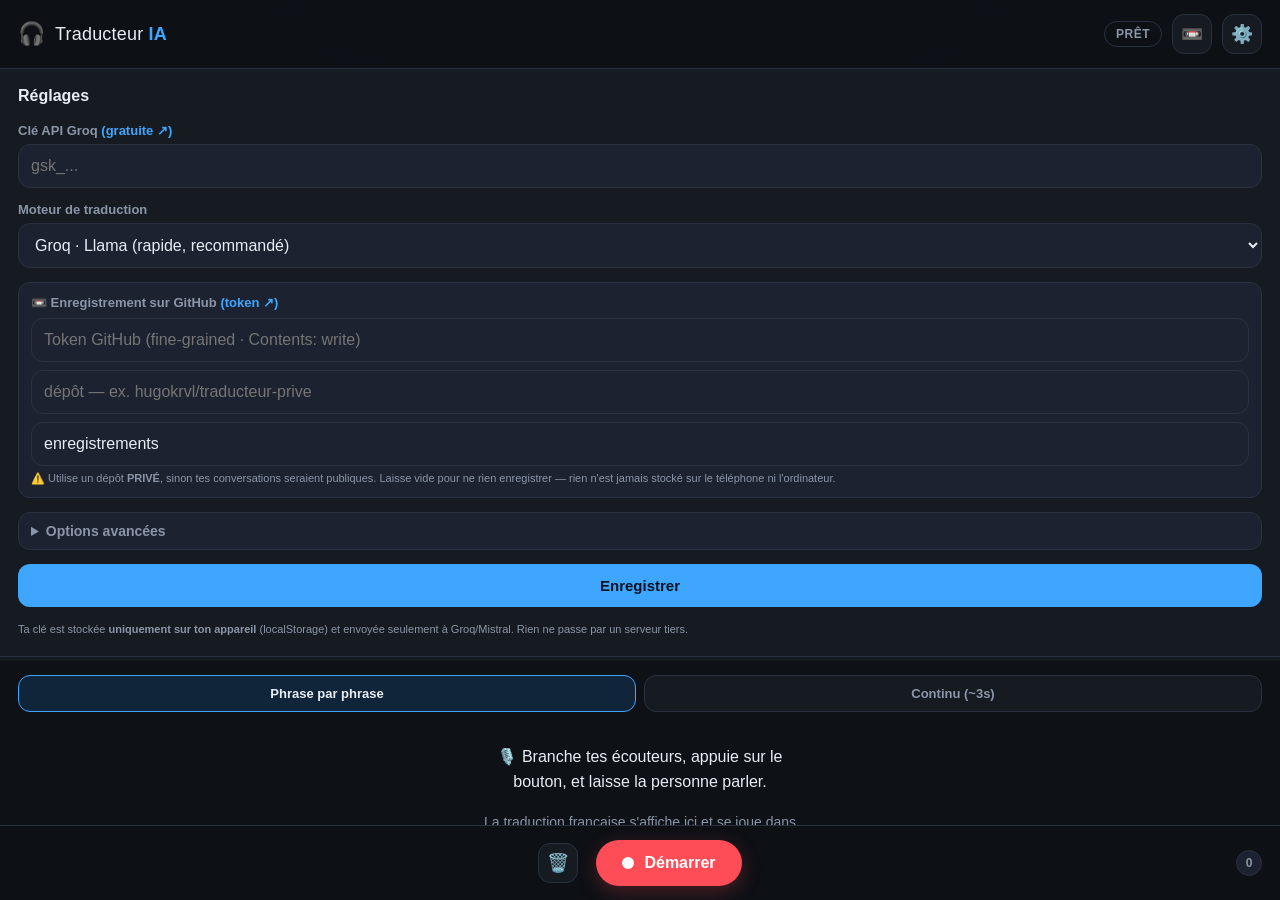
==== docs/index.html @ 1aacbdd6 "v2 : voix ElevenLabs par défaut + enregistrement GitHub - Voix premium ElevenLabs par défaut, repli " ====
<!DOCTYPE html>
<html lang="fr">
<head>
  <meta charset="utf-8" />
  <meta name="viewport" content="width=device-width, initial-scale=1, maximum-scale=1, viewport-fit=cover" />
  <meta name="theme-color" content="#0e1116" />
  <title>Traducteur IA</title>
  <link rel="manifest" href="manifest.json" />
  <link rel="icon" href="icon.svg" type="image/svg+xml" />
  <link rel="apple-touch-icon" href="icon.svg" />
  <meta name="apple-mobile-web-app-capable" content="yes" />
  <meta name="apple-mobile-web-app-status-bar-style" content="black-translucent" />
  <meta name="apple-mobile-web-app-title" content="Traducteur" />
  <link rel="stylesheet" href="style.css" />
</head>
<body>
  <header class="topbar">
    <div class="brand">
      <span class="logo">🎧</span>
      <span class="title">Traducteur <b>IA</b></span>
    </div>
    <div class="top-actions">
      <span id="status" class="status idle">prêt</span>
      <button id="btn-export" class="icon-btn" title="Voir les enregistrements GitHub" aria-label="Enregistrements">📼</button>
      <button id="btn-settings" class="icon-btn" title="Réglages" aria-label="Réglages">⚙️</button>
    </div>
  </header>

  <!-- ───────────────────────── Réglages ───────────────────────── -->
  <section id="settings" class="settings hidden">
    <h2>Réglages</h2>

    <label class="field">
      <span>Clé API Groq <a href="https://console.groq.com/keys" target="_blank" rel="noopener">(gratuite ↗)</a></span>
      <input type="password" id="groqKey" placeholder="gsk_..." autocomplete="off" />
    </label>

    <label class="field">
      <span>Moteur de traduction</span>
      <select id="provider">
        <option value="groq">Groq · Llama (rapide, recommandé)</option>
        <option value="mistral">Mistral (qualité)</option>
      </select>
    </label>

    <label class="field" id="mistralKeyField" style="display:none">
      <span>Clé API Mistral <a href="https://console.mistral.ai/api-keys" target="_blank" rel="noopener">(gratuite ↗)</a></span>
      <input type="password" id="mistralKey" placeholder="..." autocomplete="off" />
    </label>

    <div class="field gh-box">
      <span>📼 Enregistrement sur GitHub <a href="https://github.com/settings/tokens?type=beta" target="_blank" rel="noopener">(token ↗)</a></span>
      <input type="password" id="githubToken" placeholder="Token GitHub (fine-grained · Contents: write)" autocomplete="off" />
      <input type="text" id="githubRepo" placeholder="dépôt — ex. hugokrvl/traducteur-prive" autocomplete="off" />
      <input type="text" id="githubFolder" placeholder="dossier (ex. enregistrements)" autocomplete="off" />
      <small class="hint">⚠️ Utilise un dépôt <b>PRIVÉ</b>, sinon tes conversations seraient publiques. Laisse vide pour ne rien enregistrer — rien n'est jamais stocké sur le téléphone ni l'ordinateur.</small>
    </div>

    <details class="advanced">
      <summary>Options avancées</summary>

      <label class="field">
        <span>Modèle de transcription (Groq Whisper)</span>
        <select id="sttModel">
          <option value="whisper-large-v3-turbo">whisper-large-v3-turbo (rapide)</option>
          <option value="whisper-large-v3">whisper-large-v3 (précis)</option>
        </select>
      </label>

      <label class="field" data-provider="groq">
        <span>Modèle de traduction Groq</span>
        <select id="groqModel">
          <option value="llama-3.1-8b-instant">llama-3.1-8b-instant (le + rapide)</option>
          <option value="llama-3.3-70b-versatile">llama-3.3-70b-versatile (meilleure qualité)</option>
        </select>
      </label>

      <label class="field" data-provider="mistral" style="display:none">
        <span>Modèle de traduction Mistral</span>
        <select id="mistralModel">
          <option value="mistral-small-latest">mistral-small-latest (rapide)</option>
          <option value="mistral-medium-latest">mistral-medium-latest (qualité)</option>
        </select>
      </label>

      <label class="field">
        <span>Moteur de voix</span>
        <select id="ttsEngine">
          <option value="browser">Navigateur (gratuit, illimité)</option>
          <option value="eleven">ElevenLabs (premium, quota limité)</option>
        </select>
      </label>

      <label class="field" data-tts="browser">
        <span>Voix française (navigateur)</span>
        <select id="voice"></select>
      </label>

      <label class="field" data-tts="browser">
        <span>Vitesse de lecture : <b id="rateVal">1.05</b></span>
        <input type="range" id="rate" min="0.7" max="1.5" step="0.05" value="1.05" />
      </label>

      <div class="field eleven-box" data-tts="eleven" style="display:none">
        <span>ElevenLabs <a href="https://elevenlabs.io/app/settings/api-keys" target="_blank" rel="noopener">(clé gratuite ↗)</a></span>
        <input type="password" id="elevenKey" placeholder="clé API ElevenLabs" autocomplete="off" />
        <select id="elevenVoice">
          <option value="XB0fDUnXU5powFXDhCwa">Charlotte (féminine)</option>
          <option value="21m00Tcm4TlvDq8ikWAM">Rachel (féminine)</option>
          <option value="onwK4e9ZLuTAKqWW03F9">Daniel (masculine)</option>
          <option value="ErXwobaYiN019PkySvjV">Antoni (masculine)</option>
        </select>
        <select id="elevenModel">
          <option value="eleven_turbo_v2_5">Turbo v2.5 (rapide, multilingue)</option>
          <option value="eleven_multilingual_v2">Multilingual v2 (qualité max)</option>
        </select>
        <small class="hint">⚠️ Quota gratuit ~10 000 caractères/mois (~10 min de voix). Au-delà, repli automatique sur la voix du navigateur.</small>
      </div>

      <label class="field">
        <span>Sensibilité du micro : <b id="sensVal">60</b></span>
        <input type="range" id="sens" min="0" max="100" step="1" value="60" />
        <small class="hint">Plus haut = capte les voix plus faibles (mais aussi plus de bruit).</small>
      </label>

      <label class="field">
        <span>Nouveau fichier après une pause de : <b id="gapVal">8</b> min</span>
        <input type="range" id="recGap" min="2" max="60" step="1" value="8" />
        <small class="hint">Un nouveau .txt est aussi créé automatiquement à chaque changement d'heure.</small>
      </label>

      <label class="check">
        <input type="checkbox" id="speakEnabled" checked />
        <span>Lire la traduction à voix haute</span>
      </label>

      <button id="testVoice" class="btn ghost">🔊 Tester la voix</button>
    </details>

    <button id="btn-save" class="btn primary">Enregistrer</button>
    <p class="legal">Ta clé est stockée <b>uniquement sur ton appareil</b> (localStorage) et envoyée seulement à Groq/Mistral. Rien ne passe par un serveur tiers.</p>
  </section>

  <!-- ───────────────────────── Écran principal ───────────────────────── -->
  <main id="app">
    <div class="meter-wrap">
      <div id="meter" class="meter"></div>
    </div>

    <div class="mode-toggle" role="group" aria-label="Mode de découpage">
      <button class="mode-btn active" data-mode="phrase">Phrase par phrase</button>
      <button class="mode-btn" data-mode="continuous">Continu (~3s)</button>
    </div>

    <div id="transcript" class="transcript">
      <div class="empty-state">
        <p>🎙️ Branche tes écouteurs, appuie sur le bouton, et laisse la personne parler.</p>
        <p class="dim">La traduction française s'affiche ici et se joue dans tes écouteurs, en continu.</p>
      </div>
    </div>

    <div class="dock">
      <button id="clear" class="icon-btn" title="Effacer" aria-label="Effacer">🗑️</button>
      <button id="record" class="record" aria-label="Démarrer / Arrêter">
        <span class="rec-dot"></span>
        <span class="rec-label">Démarrer</span>
      </button>
      <span id="queue" class="queue-badge" title="Phrases en attente">0</span>
    </div>
  </main>

  <div id="toast" class="toast hidden"></div>

  <script src="app.js"></script>
</body>
</html>
---- docs/style.css ----
:root{
  --bg:#0e1116;
  --bg2:#161b22;
  --bg3:#1c2230;
  --line:#2a3140;
  --text:#e8edf4;
  --dim:#8a96a8;
  --accent:#3ea6ff;
  --accent2:#7c5cff;
  --rec:#ff4d57;
  --ok:#34d399;
  --warn:#f0c04b;
  --radius:16px;
  font-size:16px;
}

*{box-sizing:border-box;-webkit-tap-highlight-color:transparent;}
html,body{margin:0;height:100%;}
body{
  background:radial-gradient(1200px 700px at 50% -10%, #16203050, transparent), var(--bg);
  color:var(--text);
  font-family:-apple-system,BlinkMacSystemFont,"Segoe UI",Roboto,Helvetica,Arial,sans-serif;
  display:flex;flex-direction:column;
  min-height:100dvh;
  padding:env(safe-area-inset-top) env(safe-area-inset-right) env(safe-area-inset-bottom) env(safe-area-inset-left);
}

/* ── Top bar ── */
.topbar{
  display:flex;align-items:center;justify-content:space-between;
  padding:14px 18px;border-bottom:1px solid var(--line);
  position:sticky;top:0;background:rgba(14,17,22,.85);backdrop-filter:blur(10px);z-index:5;
}
.brand{display:flex;align-items:center;gap:10px;}
.logo{font-size:22px;}
.title{font-size:18px;font-weight:500;letter-spacing:.2px;}
.title b{color:var(--accent);font-weight:800;}
.top-actions{display:flex;align-items:center;gap:10px;}
.icon-btn{
  background:var(--bg2);border:1px solid var(--line);color:var(--text);
  width:40px;height:40px;border-radius:12px;font-size:18px;cursor:pointer;
  display:grid;place-items:center;transition:.15s;
}
.icon-btn:active{transform:scale(.92);}

.status{
  font-size:12px;font-weight:600;padding:5px 11px;border-radius:999px;
  border:1px solid var(--line);text-transform:uppercase;letter-spacing:.5px;
}
.status.idle{color:var(--dim);}
.status.listening{color:var(--ok);border-color:#1f5e44;background:#0f2a20;animation:pulse 1.6s infinite;}
.status.busy{color:var(--warn);border-color:#5a4d1e;background:#2a2410;}
@keyframes pulse{50%{opacity:.55;}}

/* ── Settings ── */
.settings{
  padding:18px;border-bottom:1px solid var(--line);background:var(--bg2);
  display:flex;flex-direction:column;gap:14px;
}
.settings.hidden{display:none;}
.settings h2{margin:0 0 4px;font-size:16px;}
.field{display:flex;flex-direction:column;gap:6px;font-size:13px;color:var(--dim);}
.field span{font-weight:600;}
.field input,.field select{
  background:var(--bg3);border:1px solid var(--line);color:var(--text);
  padding:12px;border-radius:12px;font-size:16px;width:100%;
}
.field a{color:var(--accent);text-decoration:none;}
.hint{color:var(--dim);font-weight:400;font-size:11px;}
.check{display:flex;align-items:center;gap:10px;font-size:14px;color:var(--text);}
.check input{width:20px;height:20px;}
.advanced{border:1px solid var(--line);border-radius:12px;padding:10px 12px;background:var(--bg3);}
.advanced summary{cursor:pointer;font-weight:600;font-size:14px;color:var(--dim);}
.advanced[open]{display:flex;flex-direction:column;gap:12px;}
.advanced[open] summary{margin-bottom:6px;}
.legal{font-size:11px;color:var(--dim);line-height:1.5;margin:0;}
.gh-box,.eleven-box{border:1px solid var(--line);border-radius:12px;padding:12px;background:var(--bg3);}
.gh-box input{margin-top:2px;}

.btn{
  border:none;border-radius:12px;padding:13px;font-size:15px;font-weight:700;cursor:pointer;
}
.btn.primary{background:var(--accent);color:#05121f;}
.btn.ghost{background:var(--bg3);color:var(--text);border:1px solid var(--line);}
.btn:active{transform:scale(.98);}

/* ── Main ── */
#app{flex:1;display:flex;flex-direction:column;min-height:0;}

.meter-wrap{height:4px;background:var(--bg2);margin:0;}
.meter{height:100%;width:0%;background:linear-gradient(90deg,var(--ok),var(--warn),var(--rec));transition:width .08s linear;}

.mode-toggle{display:flex;gap:8px;padding:14px 18px 6px;}
.mode-btn{
  flex:1;background:var(--bg2);border:1px solid var(--line);color:var(--dim);
  padding:10px;border-radius:12px;font-size:13px;font-weight:600;cursor:pointer;transition:.15s;
}
.mode-btn.active{color:var(--text);border-color:var(--accent);background:#10243a;}

.transcript{
  flex:1;overflow-y:auto;padding:10px 16px 16px;display:flex;flex-direction:column;gap:12px;
  -webkit-overflow-scrolling:touch;
}
.empty-state{margin:auto;text-align:center;color:var(--text);max-width:320px;line-height:1.6;}
.empty-state .dim{color:var(--dim);font-size:14px;}

.bubble{
  background:var(--bg2);border:1px solid var(--line);border-radius:var(--radius);
  padding:12px 14px;animation:rise .2s ease;
}
@keyframes rise{from{opacity:0;transform:translateY(8px);}}
.bubble .src{display:flex;align-items:center;gap:8px;margin-bottom:6px;}
.lang-badge{font-size:11px;font-weight:700;color:var(--dim);background:var(--bg3);border:1px solid var(--line);padding:2px 8px;border-radius:999px;}
.bubble .original{color:var(--dim);font-size:14px;line-height:1.45;margin:0 0 6px;}
.bubble .french{color:var(--text);font-size:18px;line-height:1.5;font-weight:600;margin:0;}
.bubble.skipped{opacity:.6;}
.bubble.speaking{border-color:var(--accent);box-shadow:0 0 0 1px var(--accent) inset;}
.bubble .french b.num{color:var(--accent);}

/* ── Dock ── */
.dock{
  display:flex;align-items:center;justify-content:center;gap:18px;position:relative;
  padding:14px 18px calc(14px + env(safe-area-inset-bottom));
  border-top:1px solid var(--line);background:rgba(14,17,22,.9);backdrop-filter:blur(10px);
}
.record{
  display:flex;align-items:center;gap:10px;
  background:var(--rec);color:#fff;border:none;border-radius:999px;
  padding:14px 26px;font-size:16px;font-weight:800;cursor:pointer;transition:.15s;
  box-shadow:0 6px 20px #ff4d5740;
}
.record:active{transform:scale(.96);}
.record.on{background:var(--bg3);color:var(--text);border:1px solid var(--rec);box-shadow:none;}
.rec-dot{width:12px;height:12px;border-radius:50%;background:#fff;}
.record.on .rec-dot{background:var(--rec);animation:pulse 1s infinite;}
.queue-badge{
  position:absolute;right:18px;min-width:26px;height:26px;padding:0 7px;border-radius:999px;
  background:var(--bg3);border:1px solid var(--line);color:var(--dim);
  display:grid;place-items:center;font-size:12px;font-weight:700;
}
.queue-badge.active{color:var(--warn);border-color:#5a4d1e;}

/* ── Toast ── */
.toast{
  position:fixed;left:50%;bottom:96px;transform:translateX(-50%);
  background:#2a1015;border:1px solid #5a2027;color:#ffb4ba;
  padding:10px 16px;border-radius:12px;font-size:13px;max-width:90%;z-index:20;
}
.toast.hidden{display:none;}
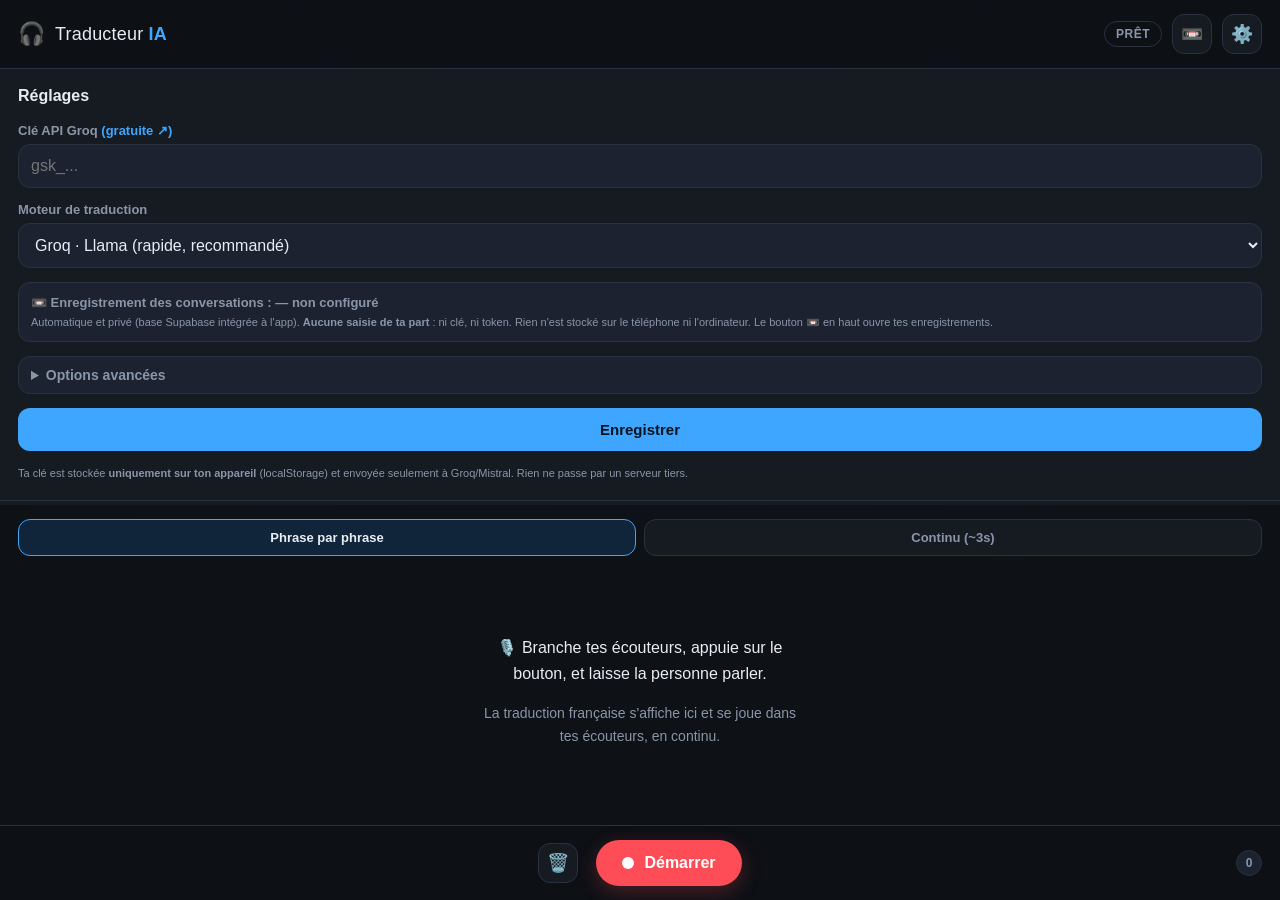
==== commit 34a9c049: "v3 : enregistrement via Supabase (zéro config utilisateur) Remplace l'enregistrement GitHub (token à" ====
--- a/docs/index.html
+++ b/docs/index.html
@@ -49,11 +49,8 @@
     </label>
 
     <div class="field gh-box">
-      <span>📼 Enregistrement sur GitHub <a href="https://github.com/settings/tokens?type=beta" target="_blank" rel="noopener">(token ↗)</a></span>
-      <input type="password" id="githubToken" placeholder="Token GitHub (fine-grained · Contents: write)" autocomplete="off" />
-      <input type="text" id="githubRepo" placeholder="dépôt — ex. hugokrvl/traducteur-prive" autocomplete="off" />
-      <input type="text" id="githubFolder" placeholder="dossier (ex. enregistrements)" autocomplete="off" />
-      <small class="hint">⚠️ Utilise un dépôt <b>PRIVÉ</b>, sinon tes conversations seraient publiques. Laisse vide pour ne rien enregistrer — rien n'est jamais stocké sur le téléphone ni l'ordinateur.</small>
+      <span>📼 Enregistrement des conversations : <b id="recStatus" class="rec-status">—</b></span>
+      <small class="hint">Automatique et privé (base Supabase intégrée à l'app). <b>Aucune saisie de ta part</b> : ni clé, ni token. Rien n'est stocké sur le téléphone ni l'ordinateur. Le bouton 📼 en haut ouvre tes enregistrements.</small>
     </div>
 
     <details class="advanced">
@@ -171,6 +168,7 @@
 
   <div id="toast" class="toast hidden"></div>
 
+  <script src="config.js"></script>
   <script src="app.js"></script>
 </body>
 </html>
--- a/docs/style.css
+++ b/docs/style.css
@@ -76,6 +76,8 @@
 .legal{font-size:11px;color:var(--dim);line-height:1.5;margin:0;}
 .gh-box,.eleven-box{border:1px solid var(--line);border-radius:12px;padding:12px;background:var(--bg3);}
 .gh-box input{margin-top:2px;}
+.rec-status{color:var(--dim);font-weight:700;}
+.rec-status.ok{color:var(--ok);}
 
 .btn{
   border:none;border-radius:12px;padding:13px;font-size:15px;font-weight:700;cursor:pointer;
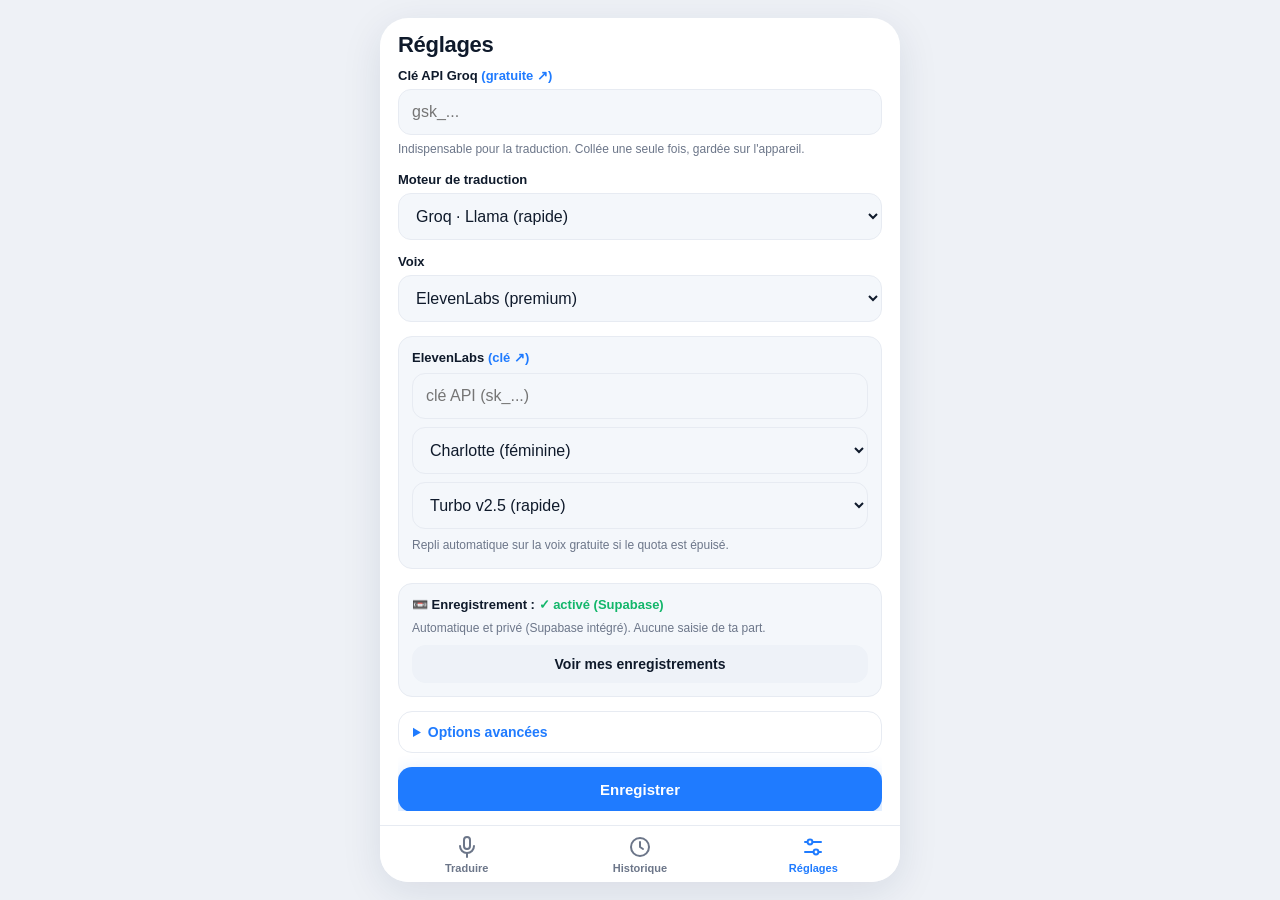
==== commit 1845431e: "v4 : refonte UI claire style Shazam (onglets, bouton animé) - Thème clair (fond blanc, accent bleu)," ====
--- a/docs/index.html
+++ b/docs/index.html
@@ -3,168 +3,191 @@
 <head>
   <meta charset="utf-8" />
   <meta name="viewport" content="width=device-width, initial-scale=1, maximum-scale=1, viewport-fit=cover" />
-  <meta name="theme-color" content="#0e1116" />
-  <title>Traducteur IA</title>
+  <meta name="theme-color" content="#ffffff" />
+  <title>Traducteur</title>
   <link rel="manifest" href="manifest.json" />
   <link rel="icon" href="icon.svg" type="image/svg+xml" />
   <link rel="apple-touch-icon" href="icon.svg" />
   <meta name="apple-mobile-web-app-capable" content="yes" />
-  <meta name="apple-mobile-web-app-status-bar-style" content="black-translucent" />
+  <meta name="apple-mobile-web-app-status-bar-style" content="default" />
   <meta name="apple-mobile-web-app-title" content="Traducteur" />
   <link rel="stylesheet" href="style.css" />
 </head>
 <body>
-  <header class="topbar">
-    <div class="brand">
-      <span class="logo">🎧</span>
-      <span class="title">Traducteur <b>IA</b></span>
-    </div>
-    <div class="top-actions">
-      <span id="status" class="status idle">prêt</span>
-      <button id="btn-export" class="icon-btn" title="Voir les enregistrements GitHub" aria-label="Enregistrements">📼</button>
-      <button id="btn-settings" class="icon-btn" title="Réglages" aria-label="Réglages">⚙️</button>
-    </div>
-  </header>
+  <div class="shell">
+    <div class="app">
 
-  <!-- ───────────────────────── Réglages ───────────────────────── -->
-  <section id="settings" class="settings hidden">
-    <h2>Réglages</h2>
+      <!-- ═══════════════ Onglet TRADUIRE ═══════════════ -->
+      <section id="page-translate" class="page active">
+        <div class="seg mode-toggle" role="group" aria-label="Mode">
+          <button class="mode-btn active" data-mode="phrase">Phrase&nbsp;par&nbsp;phrase</button>
+          <button class="mode-btn" data-mode="continuous">Continu</button>
+        </div>
 
-    <label class="field">
-      <span>Clé API Groq <a href="https://console.groq.com/keys" target="_blank" rel="noopener">(gratuite ↗)</a></span>
-      <input type="password" id="groqKey" placeholder="gsk_..." autocomplete="off" />
-    </label>
+        <div id="subs" class="subs">
+          <div class="hint-empty">
+            <p class="big">Prêt à traduire</p>
+            <p>Branche tes écouteurs, touche le bouton bleu et laisse la personne parler.</p>
+          </div>
+        </div>
 
-    <label class="field">
-      <span>Moteur de traduction</span>
-      <select id="provider">
-        <option value="groq">Groq · Llama (rapide, recommandé)</option>
-        <option value="mistral">Mistral (qualité)</option>
-      </select>
-    </label>
+        <div class="listen-zone">
+          <button id="record" class="orb" aria-label="Démarrer / Arrêter l'écoute">
+            <span class="ring"></span><span class="ring"></span><span class="ring"></span>
+            <span class="orb-core">
+              <svg class="ic-mic" viewBox="0 0 24 24" width="40" height="40" fill="none" stroke="currentColor" stroke-width="2" stroke-linecap="round" stroke-linejoin="round">
+                <rect x="9" y="2" width="6" height="12" rx="3"/><path d="M5 11a7 7 0 0 0 14 0"/><line x1="12" y1="18" x2="12" y2="22"/>
+              </svg>
+              <svg class="ic-stop" viewBox="0 0 24 24" width="34" height="34" fill="currentColor"><rect x="6" y="6" width="12" height="12" rx="3"/></svg>
+            </span>
+          </button>
+          <div id="status" class="status-text idle">Touchez pour écouter</div>
+          <div id="queue" class="queue-pill">0</div>
+        </div>
+      </section>
 
-    <label class="field" id="mistralKeyField" style="display:none">
-      <span>Clé API Mistral <a href="https://console.mistral.ai/api-keys" target="_blank" rel="noopener">(gratuite ↗)</a></span>
-      <input type="password" id="mistralKey" placeholder="..." autocomplete="off" />
-    </label>
+      <!-- ═══════════════ Onglet HISTORIQUE ═══════════════ -->
+      <section id="page-history" class="page">
+        <header class="p-head">
+          <h1>Historique</h1>
+          <button id="clear" class="text-btn">Effacer</button>
+        </header>
+        <div id="history" class="history">
+          <div class="hint-empty"><p>Les phrases de la session apparaîtront ici.</p></div>
+        </div>
+      </section>
 
-    <div class="field gh-box">
-      <span>📼 Enregistrement des conversations : <b id="recStatus" class="rec-status">—</b></span>
-      <small class="hint">Automatique et privé (base Supabase intégrée à l'app). <b>Aucune saisie de ta part</b> : ni clé, ni token. Rien n'est stocké sur le téléphone ni l'ordinateur. Le bouton 📼 en haut ouvre tes enregistrements.</small>
+      <!-- ═══════════════ Onglet RÉGLAGES ═══════════════ -->
+      <section id="page-settings" class="page">
+        <header class="p-head"><h1>Réglages</h1></header>
+        <div class="settings-scroll">
+
+          <label class="field">
+            <span>Clé API Groq <a href="https://console.groq.com/keys" target="_blank" rel="noopener">(gratuite ↗)</a></span>
+            <input type="password" id="groqKey" placeholder="gsk_..." autocomplete="off" />
+            <small class="hint">Indispensable pour la traduction. Collée une seule fois, gardée sur l'appareil.</small>
+          </label>
+
+          <label class="field">
+            <span>Moteur de traduction</span>
+            <select id="provider">
+              <option value="groq">Groq · Llama (rapide)</option>
+              <option value="mistral">Mistral (qualité)</option>
+            </select>
+          </label>
+
+          <label class="field" id="mistralKeyField" style="display:none">
+            <span>Clé API Mistral <a href="https://console.mistral.ai/api-keys" target="_blank" rel="noopener">(gratuite ↗)</a></span>
+            <input type="password" id="mistralKey" placeholder="..." autocomplete="off" />
+          </label>
+
+          <label class="field">
+            <span>Voix</span>
+            <select id="ttsEngine">
+              <option value="browser">Navigateur (gratuit, illimité)</option>
+              <option value="eleven">ElevenLabs (premium)</option>
+            </select>
+          </label>
+
+          <div class="field eleven-box" data-tts="eleven" style="display:none">
+            <span>ElevenLabs <a href="https://elevenlabs.io/app/settings/api-keys" target="_blank" rel="noopener">(clé ↗)</a></span>
+            <input type="password" id="elevenKey" placeholder="clé API (sk_...)" autocomplete="off" />
+            <select id="elevenVoice">
+              <option value="XB0fDUnXU5powFXDhCwa">Charlotte (féminine)</option>
+              <option value="21m00Tcm4TlvDq8ikWAM">Rachel (féminine)</option>
+              <option value="onwK4e9ZLuTAKqWW03F9">Daniel (masculine)</option>
+              <option value="ErXwobaYiN019PkySvjV">Antoni (masculine)</option>
+            </select>
+            <select id="elevenModel">
+              <option value="eleven_turbo_v2_5">Turbo v2.5 (rapide)</option>
+              <option value="eleven_multilingual_v2">Multilingual v2 (qualité)</option>
+            </select>
+            <small class="hint">Repli automatique sur la voix gratuite si le quota est épuisé.</small>
+          </div>
+
+          <div class="field rec-line">
+            <span>📼 Enregistrement : <b id="recStatus" class="rec-status">—</b></span>
+            <small class="hint">Automatique et privé (Supabase intégré). Aucune saisie de ta part.</small>
+            <button id="btn-export" class="btn ghost small">Voir mes enregistrements</button>
+          </div>
+
+          <details class="advanced">
+            <summary>Options avancées</summary>
+
+            <label class="field">
+              <span>Transcription (Groq Whisper)</span>
+              <select id="sttModel">
+                <option value="whisper-large-v3-turbo">turbo (rapide)</option>
+                <option value="whisper-large-v3">large-v3 (précis)</option>
+              </select>
+            </label>
+
+            <label class="field" data-provider="groq">
+              <span>Modèle Groq</span>
+              <select id="groqModel">
+                <option value="llama-3.1-8b-instant">llama-3.1-8b-instant</option>
+                <option value="llama-3.3-70b-versatile">llama-3.3-70b-versatile</option>
+              </select>
+            </label>
+
+            <label class="field" data-provider="mistral" style="display:none">
+              <span>Modèle Mistral</span>
+              <select id="mistralModel">
+                <option value="mistral-small-latest">mistral-small-latest</option>
+                <option value="mistral-medium-latest">mistral-medium-latest</option>
+              </select>
+            </label>
+
+            <label class="field" data-tts="browser">
+              <span>Voix française (navigateur)</span>
+              <select id="voice"></select>
+            </label>
+
+            <label class="field" data-tts="browser">
+              <span>Vitesse de lecture : <b id="rateVal">1.05</b></span>
+              <input type="range" id="rate" min="0.7" max="1.5" step="0.05" value="1.05" />
+            </label>
+
+            <label class="field">
+              <span>Sensibilité du micro : <b id="sensVal">60</b></span>
+              <input type="range" id="sens" min="0" max="100" step="1" value="60" />
+            </label>
+
+            <label class="field">
+              <span>Nouvel enregistrement après une pause de : <b id="gapVal">8</b> min</span>
+              <input type="range" id="recGap" min="2" max="60" step="1" value="8" />
+            </label>
+
+            <label class="check">
+              <input type="checkbox" id="speakEnabled" checked />
+              <span>Lire la traduction à voix haute</span>
+            </label>
+
+            <button id="testVoice" class="btn ghost">🔊 Tester la voix</button>
+          </details>
+
+          <button id="btn-save" class="btn primary">Enregistrer</button>
+        </div>
+      </section>
+
     </div>
 
-    <details class="advanced">
-      <summary>Options avancées</summary>
-
-      <label class="field">
-        <span>Modèle de transcription (Groq Whisper)</span>
-        <select id="sttModel">
-          <option value="whisper-large-v3-turbo">whisper-large-v3-turbo (rapide)</option>
-          <option value="whisper-large-v3">whisper-large-v3 (précis)</option>
-        </select>
-      </label>
-
-      <label class="field" data-provider="groq">
-        <span>Modèle de traduction Groq</span>
-        <select id="groqModel">
-          <option value="llama-3.1-8b-instant">llama-3.1-8b-instant (le + rapide)</option>
-          <option value="llama-3.3-70b-versatile">llama-3.3-70b-versatile (meilleure qualité)</option>
-        </select>
-      </label>
-
-      <label class="field" data-provider="mistral" style="display:none">
-        <span>Modèle de traduction Mistral</span>
-        <select id="mistralModel">
-          <option value="mistral-small-latest">mistral-small-latest (rapide)</option>
-          <option value="mistral-medium-latest">mistral-medium-latest (qualité)</option>
-        </select>
-      </label>
-
-      <label class="field">
-        <span>Moteur de voix</span>
-        <select id="ttsEngine">
-          <option value="browser">Navigateur (gratuit, illimité)</option>
-          <option value="eleven">ElevenLabs (premium, quota limité)</option>
-        </select>
-      </label>
-
-      <label class="field" data-tts="browser">
-        <span>Voix française (navigateur)</span>
-        <select id="voice"></select>
-      </label>
-
-      <label class="field" data-tts="browser">
-        <span>Vitesse de lecture : <b id="rateVal">1.05</b></span>
-        <input type="range" id="rate" min="0.7" max="1.5" step="0.05" value="1.05" />
-      </label>
-
-      <div class="field eleven-box" data-tts="eleven" style="display:none">
-        <span>ElevenLabs <a href="https://elevenlabs.io/app/settings/api-keys" target="_blank" rel="noopener">(clé gratuite ↗)</a></span>
-        <input type="password" id="elevenKey" placeholder="clé API ElevenLabs" autocomplete="off" />
-        <select id="elevenVoice">
-          <option value="XB0fDUnXU5powFXDhCwa">Charlotte (féminine)</option>
-          <option value="21m00Tcm4TlvDq8ikWAM">Rachel (féminine)</option>
-          <option value="onwK4e9ZLuTAKqWW03F9">Daniel (masculine)</option>
-          <option value="ErXwobaYiN019PkySvjV">Antoni (masculine)</option>
-        </select>
-        <select id="elevenModel">
-          <option value="eleven_turbo_v2_5">Turbo v2.5 (rapide, multilingue)</option>
-          <option value="eleven_multilingual_v2">Multilingual v2 (qualité max)</option>
-        </select>
-        <small class="hint">⚠️ Quota gratuit ~10 000 caractères/mois (~10 min de voix). Au-delà, repli automatique sur la voix du navigateur.</small>
-      </div>
-
-      <label class="field">
-        <span>Sensibilité du micro : <b id="sensVal">60</b></span>
-        <input type="range" id="sens" min="0" max="100" step="1" value="60" />
-        <small class="hint">Plus haut = capte les voix plus faibles (mais aussi plus de bruit).</small>
-      </label>
-
-      <label class="field">
-        <span>Nouveau fichier après une pause de : <b id="gapVal">8</b> min</span>
-        <input type="range" id="recGap" min="2" max="60" step="1" value="8" />
-        <small class="hint">Un nouveau .txt est aussi créé automatiquement à chaque changement d'heure.</small>
-      </label>
-
-      <label class="check">
-        <input type="checkbox" id="speakEnabled" checked />
-        <span>Lire la traduction à voix haute</span>
-      </label>
-
-      <button id="testVoice" class="btn ghost">🔊 Tester la voix</button>
-    </details>
-
-    <button id="btn-save" class="btn primary">Enregistrer</button>
-    <p class="legal">Ta clé est stockée <b>uniquement sur ton appareil</b> (localStorage) et envoyée seulement à Groq/Mistral. Rien ne passe par un serveur tiers.</p>
-  </section>
-
-  <!-- ───────────────────────── Écran principal ───────────────────────── -->
-  <main id="app">
-    <div class="meter-wrap">
-      <div id="meter" class="meter"></div>
-    </div>
-
-    <div class="mode-toggle" role="group" aria-label="Mode de découpage">
-      <button class="mode-btn active" data-mode="phrase">Phrase par phrase</button>
-      <button class="mode-btn" data-mode="continuous">Continu (~3s)</button>
-    </div>
-
-    <div id="transcript" class="transcript">
-      <div class="empty-state">
-        <p>🎙️ Branche tes écouteurs, appuie sur le bouton, et laisse la personne parler.</p>
-        <p class="dim">La traduction française s'affiche ici et se joue dans tes écouteurs, en continu.</p>
-      </div>
-    </div>
-
-    <div class="dock">
-      <button id="clear" class="icon-btn" title="Effacer" aria-label="Effacer">🗑️</button>
-      <button id="record" class="record" aria-label="Démarrer / Arrêter">
-        <span class="rec-dot"></span>
-        <span class="rec-label">Démarrer</span>
+    <!-- ═══════════════ Barre d'onglets ═══════════════ -->
+    <nav class="tabbar">
+      <button class="tab active" data-page="translate">
+        <svg viewBox="0 0 24 24" fill="none" stroke="currentColor" stroke-width="2" stroke-linecap="round" stroke-linejoin="round"><rect x="9" y="2" width="6" height="12" rx="3"/><path d="M5 11a7 7 0 0 0 14 0"/><line x1="12" y1="18" x2="12" y2="22"/></svg>
+        <span>Traduire</span>
       </button>
-      <span id="queue" class="queue-badge" title="Phrases en attente">0</span>
-    </div>
-  </main>
+      <button class="tab" data-page="history">
+        <svg viewBox="0 0 24 24" fill="none" stroke="currentColor" stroke-width="2" stroke-linecap="round" stroke-linejoin="round"><circle cx="12" cy="12" r="9"/><path d="M12 7v5l3 2"/></svg>
+        <span>Historique</span>
+      </button>
+      <button class="tab" data-page="settings">
+        <svg viewBox="0 0 24 24" fill="none" stroke="currentColor" stroke-width="2" stroke-linecap="round" stroke-linejoin="round"><line x1="4" y1="7" x2="20" y2="7"/><circle cx="9" cy="7" r="2.4" fill="#fff"/><line x1="4" y1="17" x2="20" y2="17"/><circle cx="15" cy="17" r="2.4" fill="#fff"/></svg>
+        <span>Réglages</span>
+      </button>
+    </nav>
+  </div>
 
   <div id="toast" class="toast hidden"></div>
 
--- a/docs/style.css
+++ b/docs/style.css
@@ -1,151 +1,179 @@
 :root{
-  --bg:#0e1116;
-  --bg2:#161b22;
-  --bg3:#1c2230;
-  --line:#2a3140;
-  --text:#e8edf4;
-  --dim:#8a96a8;
-  --accent:#3ea6ff;
-  --accent2:#7c5cff;
-  --rec:#ff4d57;
-  --ok:#34d399;
-  --warn:#f0c04b;
-  --radius:16px;
+  --bg:#ffffff;
+  --frame:#eef1f6;       /* fond autour de l'app sur grand écran */
+  --soft:#f4f7fb;        /* cartes / champs */
+  --soft2:#eef2f8;
+  --text:#0f1a2b;
+  --dim:#6c7689;
+  --line:#e7ebf2;
+  --accent:#1f7bff;      /* bleu Shazam */
+  --accent-2:#5aa2ff;
+  --accent-soft:#e9f1ff;
+  --ok:#12b66a;
+  --warn:#e8a13a;
+  --shadow:0 10px 40px rgba(20,40,80,.10);
+  --radius:18px;
   font-size:16px;
 }
 
-*{box-sizing:border-box;-webkit-tap-highlight-color:transparent;}
-html,body{margin:0;height:100%;}
+*{box-sizing:border-box;-webkit-tap-highlight-color:transparent;margin:0;padding:0;}
+html,body{height:100%;}
 body{
-  background:radial-gradient(1200px 700px at 50% -10%, #16203050, transparent), var(--bg);
+  background:var(--frame);
   color:var(--text);
   font-family:-apple-system,BlinkMacSystemFont,"Segoe UI",Roboto,Helvetica,Arial,sans-serif;
-  display:flex;flex-direction:column;
-  min-height:100dvh;
-  padding:env(safe-area-inset-top) env(safe-area-inset-right) env(safe-area-inset-bottom) env(safe-area-inset-left);
+  display:flex;justify-content:center;
+  -webkit-font-smoothing:antialiased;
 }
 
-/* ── Top bar ── */
-.topbar{
-  display:flex;align-items:center;justify-content:space-between;
-  padding:14px 18px;border-bottom:1px solid var(--line);
-  position:sticky;top:0;background:rgba(14,17,22,.85);backdrop-filter:blur(10px);z-index:5;
+/* ── Coquille (centrée façon app sur grand écran, plein écran sur mobile) ── */
+.shell{
+  position:relative;
+  width:100%;max-width:520px;
+  height:100dvh;
+  background:var(--bg);
+  display:flex;flex-direction:column;
+  overflow:hidden;
 }
-.brand{display:flex;align-items:center;gap:10px;}
-.logo{font-size:22px;}
-.title{font-size:18px;font-weight:500;letter-spacing:.2px;}
-.title b{color:var(--accent);font-weight:800;}
-.top-actions{display:flex;align-items:center;gap:10px;}
-.icon-btn{
-  background:var(--bg2);border:1px solid var(--line);color:var(--text);
-  width:40px;height:40px;border-radius:12px;font-size:18px;cursor:pointer;
-  display:grid;place-items:center;transition:.15s;
+@media (min-width:560px){
+  .shell{height:min(900px,96dvh);margin:auto;border-radius:28px;box-shadow:var(--shadow);}
 }
-.icon-btn:active{transform:scale(.92);}
 
-.status{
-  font-size:12px;font-weight:600;padding:5px 11px;border-radius:999px;
-  border:1px solid var(--line);text-transform:uppercase;letter-spacing:.5px;
+.app{flex:1;position:relative;overflow:hidden;}
+
+/* ── Pages (onglets) ── */
+.page{
+  position:absolute;inset:0;
+  display:none;flex-direction:column;
+  padding:calc(env(safe-area-inset-top) + 14px) 18px 14px;
 }
-.status.idle{color:var(--dim);}
-.status.listening{color:var(--ok);border-color:#1f5e44;background:#0f2a20;animation:pulse 1.6s infinite;}
-.status.busy{color:var(--warn);border-color:#5a4d1e;background:#2a2410;}
-@keyframes pulse{50%{opacity:.55;}}
+.page.active{display:flex;animation:fade .25s ease;}
+@keyframes fade{from{opacity:0;transform:translateY(6px);}}
 
-/* ── Settings ── */
-.settings{
-  padding:18px;border-bottom:1px solid var(--line);background:var(--bg2);
-  display:flex;flex-direction:column;gap:14px;
+.p-head{display:flex;align-items:center;justify-content:space-between;margin-bottom:10px;}
+.p-head h1{font-size:22px;font-weight:800;letter-spacing:-.3px;}
+.text-btn{background:none;border:none;color:var(--accent);font-size:15px;font-weight:600;cursor:pointer;}
+
+/* ═══════════ TRADUIRE ═══════════ */
+.seg{
+  display:flex;gap:4px;background:var(--soft);border:1px solid var(--line);
+  border-radius:999px;padding:4px;align-self:center;margin-bottom:6px;
 }
-.settings.hidden{display:none;}
-.settings h2{margin:0 0 4px;font-size:16px;}
+.mode-btn{
+  border:none;background:none;color:var(--dim);font-size:13px;font-weight:700;
+  padding:8px 16px;border-radius:999px;cursor:pointer;transition:.18s;white-space:nowrap;
+}
+.mode-btn.active{background:var(--bg);color:var(--accent);box-shadow:0 2px 8px rgba(20,40,80,.10);}
+
+.subs{
+  flex:1;overflow-y:auto;display:flex;flex-direction:column;justify-content:flex-end;
+  gap:18px;padding:18px 4px;-webkit-overflow-scrolling:touch;
+}
+.hint-empty{margin:auto;text-align:center;color:var(--dim);max-width:300px;line-height:1.55;}
+.hint-empty .big{font-size:22px;font-weight:800;color:var(--text);margin-bottom:8px;}
+
+.sub{text-align:center;opacity:.4;transition:opacity .3s;}
+.sub.latest{opacity:1;}
+.sub-badge{
+  display:inline-block;font-size:11px;font-weight:700;color:var(--accent);
+  background:var(--accent-soft);padding:3px 10px;border-radius:999px;margin-bottom:8px;
+}
+.sub-fr{font-size:18px;font-weight:600;line-height:1.4;color:var(--text);}
+.sub.latest .sub-fr{font-size:27px;font-weight:800;letter-spacing:-.4px;line-height:1.25;}
+.sub-fr .num{color:var(--accent);}
+.sub-src{font-size:13px;color:var(--dim);margin-top:6px;}
+.sub.skip{opacity:.3;}
+.sub.latest.speaking .sub-fr{color:var(--accent);}
+
+/* ── Bouton Shazam + cercles ── */
+.listen-zone{display:flex;flex-direction:column;align-items:center;gap:14px;padding:10px 0 8px;}
+.orb{
+  position:relative;width:118px;height:118px;border-radius:50%;border:none;cursor:pointer;
+  background:linear-gradient(150deg,var(--accent),var(--accent-2));
+  color:#fff;display:grid;place-items:center;
+  box-shadow:0 12px 30px rgba(31,123,255,.40);
+  transition:transform .15s;
+}
+.orb:active{transform:scale(.95);}
+.orb-core{position:relative;display:grid;place-items:center;z-index:2;transform:scale(calc(1 + var(--lvl,0) * .12));transition:transform .08s linear;}
+.orb .ic-stop{display:none;}
+.orb.listening .ic-mic{display:none;}
+.orb.listening .ic-stop{display:block;}
+.orb .ring{
+  position:absolute;inset:0;border-radius:50%;border:2px solid var(--accent);
+  opacity:0;pointer-events:none;
+}
+.orb.listening{animation:breathe 2.4s ease-in-out infinite;}
+.orb.listening .ring{animation:ripple 2.2s ease-out infinite;}
+.orb.listening .ring:nth-child(2){animation-delay:.73s;}
+.orb.listening .ring:nth-child(3){animation-delay:1.46s;}
+@keyframes ripple{0%{transform:scale(1);opacity:.55;}100%{transform:scale(2.5);opacity:0;}}
+@keyframes breathe{50%{box-shadow:0 12px 44px rgba(31,123,255,.65);}}
+
+.status-text{font-size:15px;font-weight:700;color:var(--dim);}
+.status-text.listening{color:var(--accent);}
+.status-text.busy{color:var(--warn);}
+.queue-pill{
+  font-size:11px;font-weight:700;color:var(--warn);background:#fff6e7;
+  border:1px solid #f0dcb0;border-radius:999px;padding:2px 10px;display:none;
+}
+.queue-pill.active{display:block;}
+
+/* ═══════════ HISTORIQUE ═══════════ */
+.history{flex:1;overflow-y:auto;display:flex;flex-direction:column;gap:10px;padding-bottom:8px;}
+.h-card{background:var(--soft);border:1px solid var(--line);border-radius:14px;padding:12px 14px;animation:fade .2s ease;}
+.h-top{display:flex;align-items:center;justify-content:space-between;margin-bottom:6px;}
+.h-badge{font-size:11px;font-weight:700;color:var(--accent);background:var(--accent-soft);padding:2px 9px;border-radius:999px;}
+.h-time{font-size:12px;color:var(--dim);}
+.h-fr{font-size:17px;font-weight:700;line-height:1.4;}
+.h-fr .num{color:var(--accent);}
+.h-src{font-size:13px;color:var(--dim);margin-top:4px;}
+.h-card.skip{opacity:.55;}
+
+/* ═══════════ RÉGLAGES ═══════════ */
+.settings-scroll{flex:1;overflow-y:auto;display:flex;flex-direction:column;gap:14px;padding-bottom:10px;}
 .field{display:flex;flex-direction:column;gap:6px;font-size:13px;color:var(--dim);}
-.field span{font-weight:600;}
+.field>span{font-weight:700;color:var(--text);}
 .field input,.field select{
-  background:var(--bg3);border:1px solid var(--line);color:var(--text);
-  padding:12px;border-radius:12px;font-size:16px;width:100%;
+  background:var(--soft);border:1px solid var(--line);color:var(--text);
+  padding:13px;border-radius:13px;font-size:16px;width:100%;
 }
+.field input:focus,.field select:focus{outline:none;border-color:var(--accent);background:#fff;}
 .field a{color:var(--accent);text-decoration:none;}
-.hint{color:var(--dim);font-weight:400;font-size:11px;}
-.check{display:flex;align-items:center;gap:10px;font-size:14px;color:var(--text);}
-.check input{width:20px;height:20px;}
-.advanced{border:1px solid var(--line);border-radius:12px;padding:10px 12px;background:var(--bg3);}
-.advanced summary{cursor:pointer;font-weight:600;font-size:14px;color:var(--dim);}
-.advanced[open]{display:flex;flex-direction:column;gap:12px;}
-.advanced[open] summary{margin-bottom:6px;}
-.legal{font-size:11px;color:var(--dim);line-height:1.5;margin:0;}
-.gh-box,.eleven-box{border:1px solid var(--line);border-radius:12px;padding:12px;background:var(--bg3);}
-.gh-box input{margin-top:2px;}
-.rec-status{color:var(--dim);font-weight:700;}
+.hint{color:var(--dim);font-weight:400;font-size:12px;line-height:1.45;}
+.check{display:flex;align-items:center;gap:10px;font-size:15px;color:var(--text);font-weight:600;}
+.check input{width:20px;height:20px;accent-color:var(--accent);}
+.eleven-box,.rec-line{border:1px solid var(--line);border-radius:14px;padding:13px;background:var(--soft);gap:8px;}
+.rec-status{color:var(--dim);}
 .rec-status.ok{color:var(--ok);}
+.advanced{border:1px solid var(--line);border-radius:14px;padding:12px 14px;background:#fff;}
+.advanced summary{cursor:pointer;font-weight:700;font-size:14px;color:var(--accent);}
+.advanced[open]{display:flex;flex-direction:column;gap:13px;}
+.advanced[open] summary{margin-bottom:4px;}
 
-.btn{
-  border:none;border-radius:12px;padding:13px;font-size:15px;font-weight:700;cursor:pointer;
+.btn{border:none;border-radius:14px;padding:14px;font-size:15px;font-weight:700;cursor:pointer;transition:.15s;}
+.btn:active{transform:scale(.98);}
+.btn.primary{background:var(--accent);color:#fff;box-shadow:0 8px 20px rgba(31,123,255,.3);}
+.btn.ghost{background:var(--soft2);color:var(--text);}
+.btn.small{padding:11px;font-size:14px;}
+
+/* ═══════════ Barre d'onglets ═══════════ */
+.tabbar{
+  display:flex;border-top:1px solid var(--line);background:rgba(255,255,255,.92);
+  backdrop-filter:blur(12px);padding-bottom:env(safe-area-inset-bottom);
 }
-.btn.primary{background:var(--accent);color:#05121f;}
-.btn.ghost{background:var(--bg3);color:var(--text);border:1px solid var(--line);}
-.btn:active{transform:scale(.98);}
-
-/* ── Main ── */
-#app{flex:1;display:flex;flex-direction:column;min-height:0;}
-
-.meter-wrap{height:4px;background:var(--bg2);margin:0;}
-.meter{height:100%;width:0%;background:linear-gradient(90deg,var(--ok),var(--warn),var(--rec));transition:width .08s linear;}
-
-.mode-toggle{display:flex;gap:8px;padding:14px 18px 6px;}
-.mode-btn{
-  flex:1;background:var(--bg2);border:1px solid var(--line);color:var(--dim);
-  padding:10px;border-radius:12px;font-size:13px;font-weight:600;cursor:pointer;transition:.15s;
+.tab{
+  flex:1;border:none;background:none;cursor:pointer;color:var(--dim);
+  display:flex;flex-direction:column;align-items:center;gap:3px;padding:9px 0 8px;
+  font-size:11px;font-weight:700;transition:.15s;
 }
-.mode-btn.active{color:var(--text);border-color:var(--accent);background:#10243a;}
-
-.transcript{
-  flex:1;overflow-y:auto;padding:10px 16px 16px;display:flex;flex-direction:column;gap:12px;
-  -webkit-overflow-scrolling:touch;
-}
-.empty-state{margin:auto;text-align:center;color:var(--text);max-width:320px;line-height:1.6;}
-.empty-state .dim{color:var(--dim);font-size:14px;}
-
-.bubble{
-  background:var(--bg2);border:1px solid var(--line);border-radius:var(--radius);
-  padding:12px 14px;animation:rise .2s ease;
-}
-@keyframes rise{from{opacity:0;transform:translateY(8px);}}
-.bubble .src{display:flex;align-items:center;gap:8px;margin-bottom:6px;}
-.lang-badge{font-size:11px;font-weight:700;color:var(--dim);background:var(--bg3);border:1px solid var(--line);padding:2px 8px;border-radius:999px;}
-.bubble .original{color:var(--dim);font-size:14px;line-height:1.45;margin:0 0 6px;}
-.bubble .french{color:var(--text);font-size:18px;line-height:1.5;font-weight:600;margin:0;}
-.bubble.skipped{opacity:.6;}
-.bubble.speaking{border-color:var(--accent);box-shadow:0 0 0 1px var(--accent) inset;}
-.bubble .french b.num{color:var(--accent);}
-
-/* ── Dock ── */
-.dock{
-  display:flex;align-items:center;justify-content:center;gap:18px;position:relative;
-  padding:14px 18px calc(14px + env(safe-area-inset-bottom));
-  border-top:1px solid var(--line);background:rgba(14,17,22,.9);backdrop-filter:blur(10px);
-}
-.record{
-  display:flex;align-items:center;gap:10px;
-  background:var(--rec);color:#fff;border:none;border-radius:999px;
-  padding:14px 26px;font-size:16px;font-weight:800;cursor:pointer;transition:.15s;
-  box-shadow:0 6px 20px #ff4d5740;
-}
-.record:active{transform:scale(.96);}
-.record.on{background:var(--bg3);color:var(--text);border:1px solid var(--rec);box-shadow:none;}
-.rec-dot{width:12px;height:12px;border-radius:50%;background:#fff;}
-.record.on .rec-dot{background:var(--rec);animation:pulse 1s infinite;}
-.queue-badge{
-  position:absolute;right:18px;min-width:26px;height:26px;padding:0 7px;border-radius:999px;
-  background:var(--bg3);border:1px solid var(--line);color:var(--dim);
-  display:grid;place-items:center;font-size:12px;font-weight:700;
-}
-.queue-badge.active{color:var(--warn);border-color:#5a4d1e;}
+.tab svg{width:24px;height:24px;}
+.tab.active{color:var(--accent);}
 
 /* ── Toast ── */
 .toast{
-  position:fixed;left:50%;bottom:96px;transform:translateX(-50%);
-  background:#2a1015;border:1px solid #5a2027;color:#ffb4ba;
-  padding:10px 16px;border-radius:12px;font-size:13px;max-width:90%;z-index:20;
+  position:fixed;left:50%;bottom:88px;transform:translateX(-50%);
+  background:#10233f;color:#fff;padding:11px 18px;border-radius:13px;font-size:13.5px;
+  max-width:88%;z-index:50;box-shadow:var(--shadow);text-align:center;
 }
 .toast.hidden{display:none;}
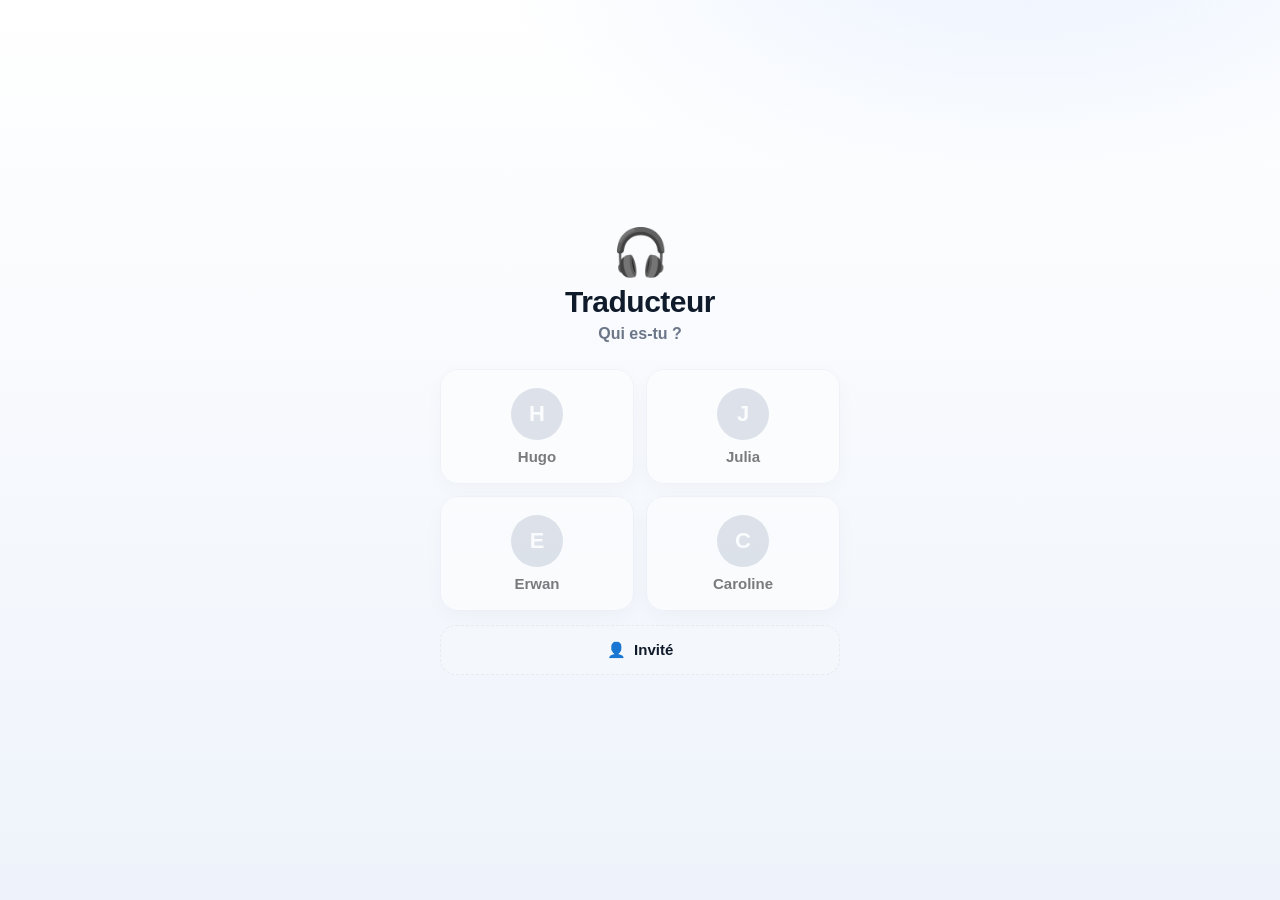
==== commit 8aef2d63: "v5 : écran de connexion + profils à clés chiffrées + mode invité - Page de connexion (1re visite / m" ====
--- a/docs/index.html
+++ b/docs/index.html
@@ -63,7 +63,7 @@
         <div class="settings-scroll">
 
           <label class="field">
-            <span>Clé API Groq <a href="https://console.groq.com/keys" target="_blank" rel="noopener">(gratuite ↗)</a></span>
+            <span>Clé API Groq <a href="https://console.groq.com/keys" target="_blank" rel="noopener">(gratuite ↗)</a> <button type="button" id="help-groq" class="help-q" aria-label="Comment obtenir une clé">?</button></span>
             <input type="password" id="groqKey" placeholder="gsk_..." autocomplete="off" />
             <small class="hint">Indispensable pour la traduction. Collée une seule fois, gardée sur l'appareil.</small>
           </label>
@@ -167,6 +167,7 @@
           </details>
 
           <button id="btn-save" class="btn primary">Enregistrer</button>
+          <button id="logout" class="btn ghost">Changer de profil</button>
         </div>
       </section>
 
@@ -189,9 +190,51 @@
     </nav>
   </div>
 
+  <!-- ═══════════════ Écran de CONNEXION ═══════════════ -->
+  <div id="login" class="login hidden">
+    <div class="login-card">
+      <div class="login-logo">🎧</div>
+      <h1>Traducteur</h1>
+      <p class="login-sub">Qui es-tu ?</p>
+      <div id="profiles" class="profiles"></div>
+      <button id="guest-btn" class="guest">👤&nbsp; Invité</button>
+    </div>
+  </div>
+
+  <!-- Modale mot de passe -->
+  <div id="pwd" class="modal hidden">
+    <div class="modal-card">
+      <button class="modal-x" data-close="pwd" aria-label="Fermer">✕</button>
+      <div class="modal-ico">🔒</div>
+      <h2 id="pwd-title">Mot de passe</h2>
+      <input type="password" id="pwd-input" placeholder="Mot de passe" autocomplete="off" />
+      <p id="pwd-err" class="pwd-err"></p>
+      <button id="pwd-go" class="btn primary">Entrer</button>
+    </div>
+  </div>
+
+  <!-- Modale guide « obtenir une clé Groq » -->
+  <div id="help" class="modal hidden">
+    <div class="modal-card">
+      <button class="modal-x" data-close="help" aria-label="Fermer">✕</button>
+      <div class="modal-ico">🔑</div>
+      <h2>Obtenir une clé Groq</h2>
+      <p class="modal-sub">Gratuit, ~2 min, sans carte bancaire.</p>
+      <ol class="help-steps">
+        <li>Ouvre <a href="https://console.groq.com/keys" target="_blank" rel="noopener">console.groq.com/keys</a> et connecte-toi (un compte Google suffit).</li>
+        <li>Clique sur <b>Create API Key</b>, donne-lui un nom, valide.</li>
+        <li>Copie la clé affichée (elle commence par <code>gsk_…</code>).</li>
+        <li>Reviens ici, colle-la dans <b>Clé API Groq</b>, puis <b>Enregistrer</b>.</li>
+      </ol>
+      <p class="hint">La clé reste sur ton appareil et n'est envoyée qu'à Groq.</p>
+      <button class="btn primary" data-close="help">Compris 👍</button>
+    </div>
+  </div>
+
   <div id="toast" class="toast hidden"></div>
 
   <script src="config.js"></script>
+  <script src="profiles.js"></script>
   <script src="app.js"></script>
 </body>
 </html>
--- a/docs/style.css
+++ b/docs/style.css
@@ -170,6 +170,67 @@
 .tab svg{width:24px;height:24px;}
 .tab.active{color:var(--accent);}
 
+/* ═══════════ Écran de connexion ═══════════ */
+.login{
+  position:fixed;inset:0;z-index:40;display:grid;place-items:center;padding:24px;
+  background:
+    radial-gradient(1000px 520px at 80% -10%, var(--accent-soft) 0%, rgba(233,241,255,0) 55%),
+    linear-gradient(180deg,#ffffff 0%, #eef3fb 100%);
+}
+.login.hidden{display:none;}
+.login-card{width:100%;max-width:400px;text-align:center;}
+.login-logo{font-size:46px;margin-bottom:6px;}
+.login-card h1{font-size:30px;font-weight:900;letter-spacing:-.5px;}
+.login-sub{color:var(--dim);margin:6px 0 26px;font-size:16px;font-weight:600;}
+.profiles{display:grid;grid-template-columns:1fr 1fr;gap:12px;margin-bottom:14px;}
+.profile{
+  display:flex;flex-direction:column;align-items:center;gap:8px;
+  background:#fff;border:1px solid var(--line);border-radius:18px;padding:18px 10px;
+  cursor:pointer;transition:.15s;box-shadow:0 6px 20px rgba(20,40,80,.06);
+}
+.profile:hover{border-color:var(--accent);transform:translateY(-2px);}
+.profile:active{transform:scale(.97);}
+.profile .ava{
+  width:52px;height:52px;border-radius:50%;display:grid;place-items:center;
+  font-size:22px;font-weight:800;color:#fff;background:linear-gradient(150deg,var(--accent),var(--accent-2));
+}
+.profile .pname{font-weight:700;font-size:15px;}
+.profile.todo{opacity:.5;}
+.profile.todo .ava{background:#c4ccd8;}
+.guest{
+  width:100%;background:var(--soft);border:1px dashed var(--line);border-radius:16px;
+  padding:15px;font-size:15px;font-weight:700;color:var(--text);cursor:pointer;transition:.15s;
+}
+.guest:active{transform:scale(.98);}
+
+/* ═══════════ Modales (mot de passe, aide) ═══════════ */
+.modal{position:fixed;inset:0;z-index:60;display:grid;place-items:center;padding:22px;background:rgba(15,26,43,.45);backdrop-filter:blur(3px);}
+.modal.hidden{display:none;}
+.modal-card{
+  position:relative;width:100%;max-width:380px;background:#fff;border-radius:22px;
+  padding:26px 22px;box-shadow:var(--shadow);text-align:center;animation:pop .2s ease;
+}
+@keyframes pop{from{transform:scale(.94);opacity:0;}}
+.modal-x{position:absolute;top:12px;right:14px;border:none;background:none;font-size:18px;color:var(--dim);cursor:pointer;}
+.modal-ico{font-size:34px;margin-bottom:6px;}
+.modal-card h2{font-size:20px;font-weight:800;margin-bottom:4px;}
+.modal-sub{color:var(--dim);font-size:14px;margin-bottom:14px;}
+.modal-card input{
+  width:100%;background:var(--soft);border:1px solid var(--line);border-radius:13px;
+  padding:14px;font-size:17px;text-align:center;margin-bottom:10px;
+}
+.modal-card input:focus{outline:none;border-color:var(--accent);background:#fff;}
+.modal-card .btn{width:100%;margin-top:6px;}
+.pwd-err{color:#e23744;font-size:13px;font-weight:600;min-height:18px;margin-bottom:4px;}
+.help-steps{text-align:left;margin:0 0 12px;padding-left:22px;color:var(--text);font-size:14px;line-height:1.6;}
+.help-steps a{color:var(--accent);}
+.help-steps code{background:var(--soft2);padding:1px 6px;border-radius:6px;font-size:13px;}
+
+.help-q{
+  width:20px;height:20px;border-radius:50%;border:none;background:var(--accent);color:#fff;
+  font-size:12px;font-weight:800;cursor:pointer;line-height:1;
+}
+
 /* ── Toast ── */
 .toast{
   position:fixed;left:50%;bottom:88px;transform:translateX(-50%);
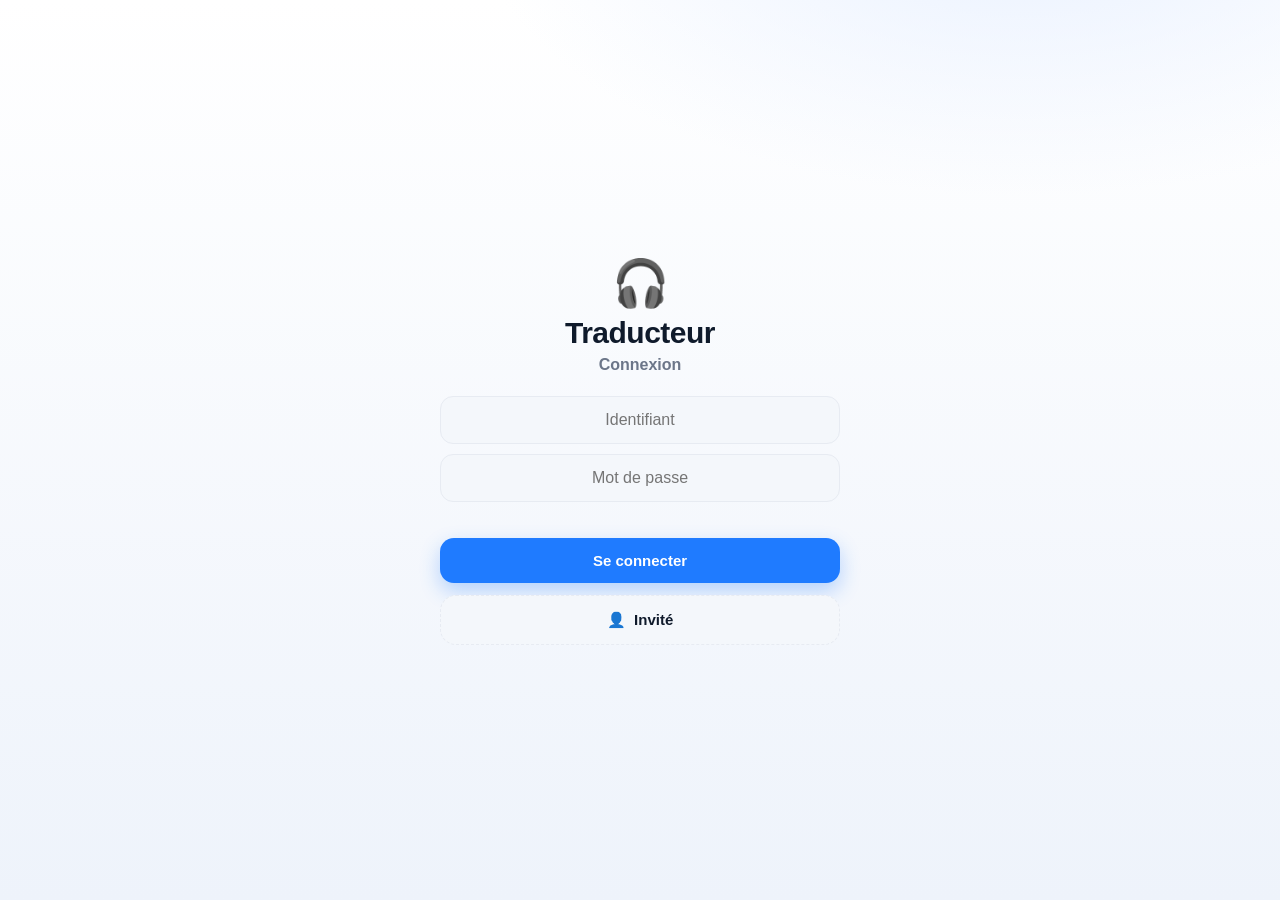
==== commit e6868925: "v5.1 : connexion identifiant + mot de passe, 4 profils configurés - Écran de connexion simplifié : c" ====
--- a/docs/index.html
+++ b/docs/index.html
@@ -195,21 +195,12 @@
     <div class="login-card">
       <div class="login-logo">🎧</div>
       <h1>Traducteur</h1>
-      <p class="login-sub">Qui es-tu ?</p>
-      <div id="profiles" class="profiles"></div>
+      <p class="login-sub">Connexion</p>
+      <input type="text" id="login-id" placeholder="Identifiant" autocomplete="off" autocapitalize="none" autocorrect="off" spellcheck="false" />
+      <input type="password" id="login-pw" placeholder="Mot de passe" autocomplete="off" />
+      <p id="login-err" class="pwd-err"></p>
+      <button id="login-go" class="btn primary">Se connecter</button>
       <button id="guest-btn" class="guest">👤&nbsp; Invité</button>
-    </div>
-  </div>
-
-  <!-- Modale mot de passe -->
-  <div id="pwd" class="modal hidden">
-    <div class="modal-card">
-      <button class="modal-x" data-close="pwd" aria-label="Fermer">✕</button>
-      <div class="modal-ico">🔒</div>
-      <h2 id="pwd-title">Mot de passe</h2>
-      <input type="password" id="pwd-input" placeholder="Mot de passe" autocomplete="off" />
-      <p id="pwd-err" class="pwd-err"></p>
-      <button id="pwd-go" class="btn primary">Entrer</button>
     </div>
   </div>
 
--- a/docs/style.css
+++ b/docs/style.css
@@ -181,7 +181,15 @@
 .login-card{width:100%;max-width:400px;text-align:center;}
 .login-logo{font-size:46px;margin-bottom:6px;}
 .login-card h1{font-size:30px;font-weight:900;letter-spacing:-.5px;}
-.login-sub{color:var(--dim);margin:6px 0 26px;font-size:16px;font-weight:600;}
+.login-sub{color:var(--dim);margin:6px 0 22px;font-size:16px;font-weight:600;}
+.login-card input{
+  width:100%;background:var(--soft);border:1px solid var(--line);border-radius:13px;
+  padding:14px;font-size:16px;margin-bottom:10px;text-align:center;
+}
+.login-card input:focus{outline:none;border-color:var(--accent);background:#fff;}
+.login-card .btn{width:100%;margin-bottom:10px;}
+.login-card .pwd-err{margin:0 0 8px;}
+.login-card .guest{margin-top:2px;}
 .profiles{display:grid;grid-template-columns:1fr 1fr;gap:12px;margin-bottom:14px;}
 .profile{
   display:flex;flex-direction:column;align-items:center;gap:8px;
